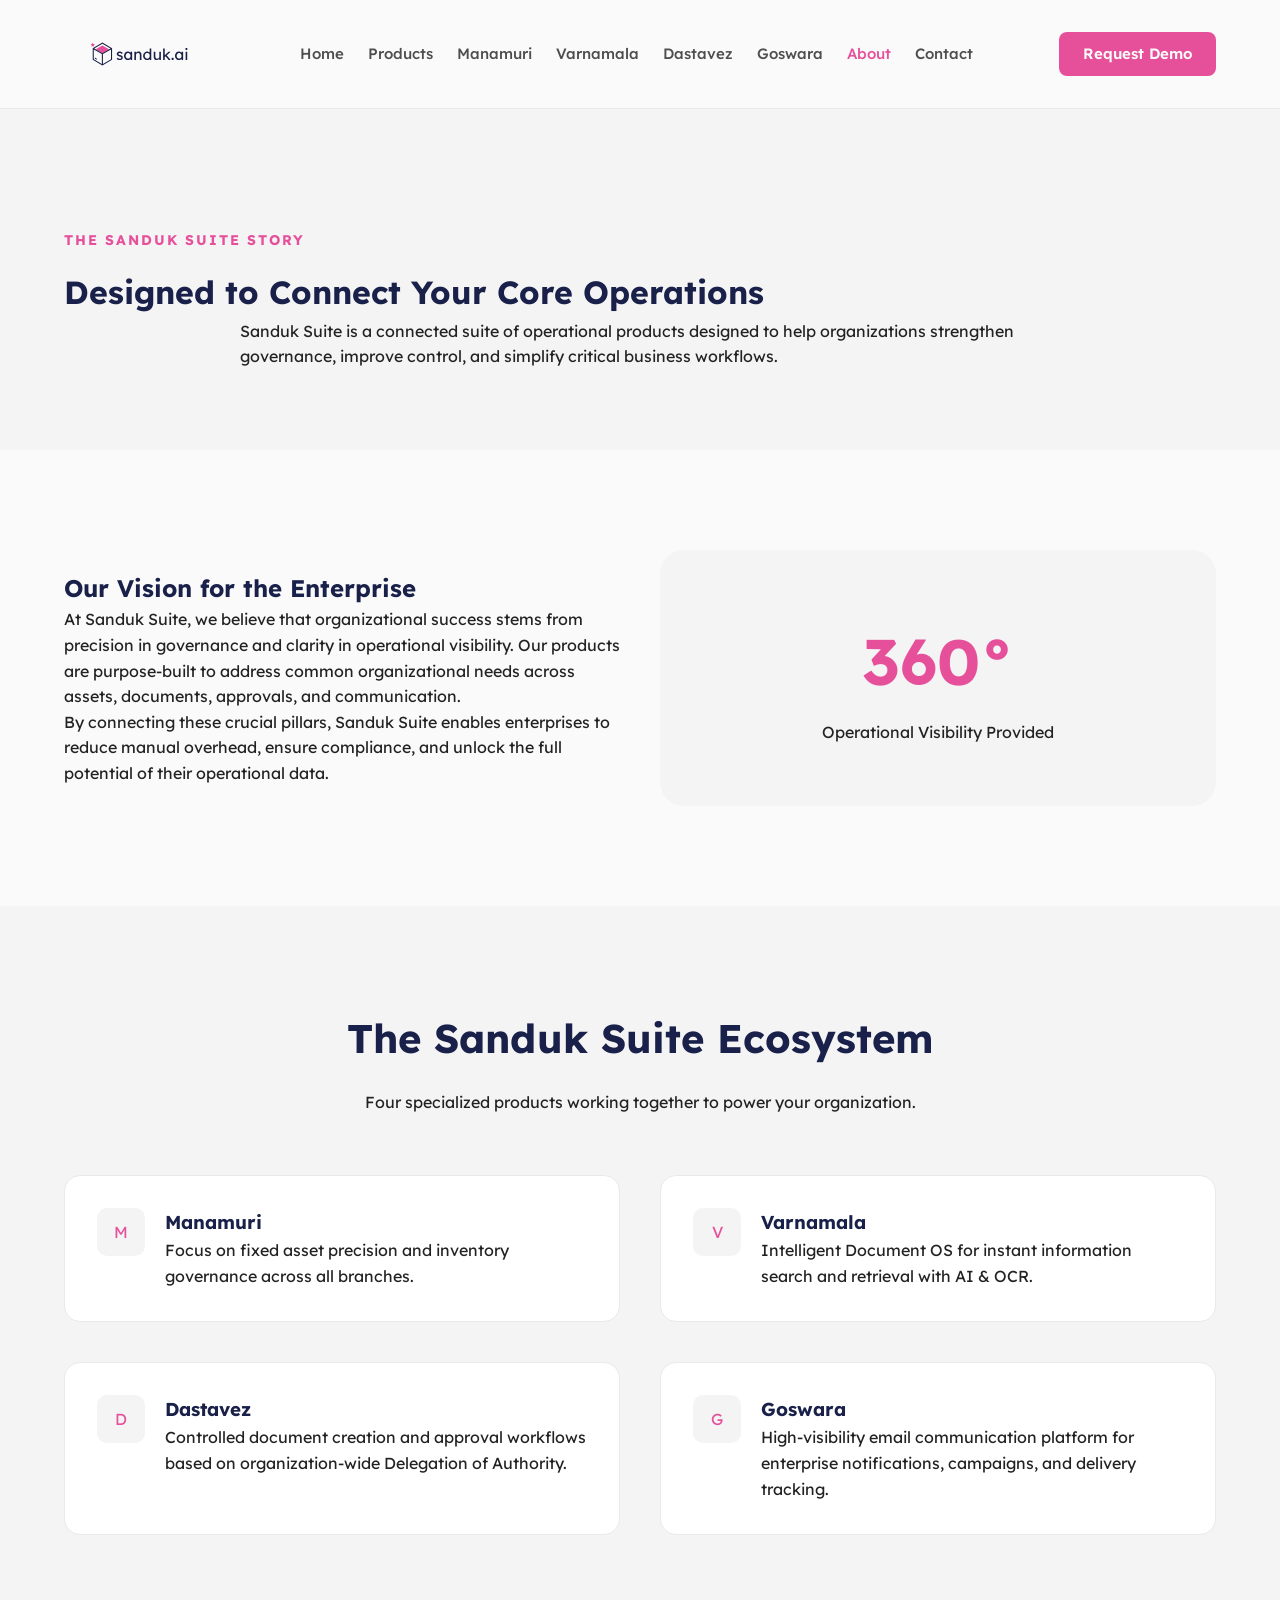
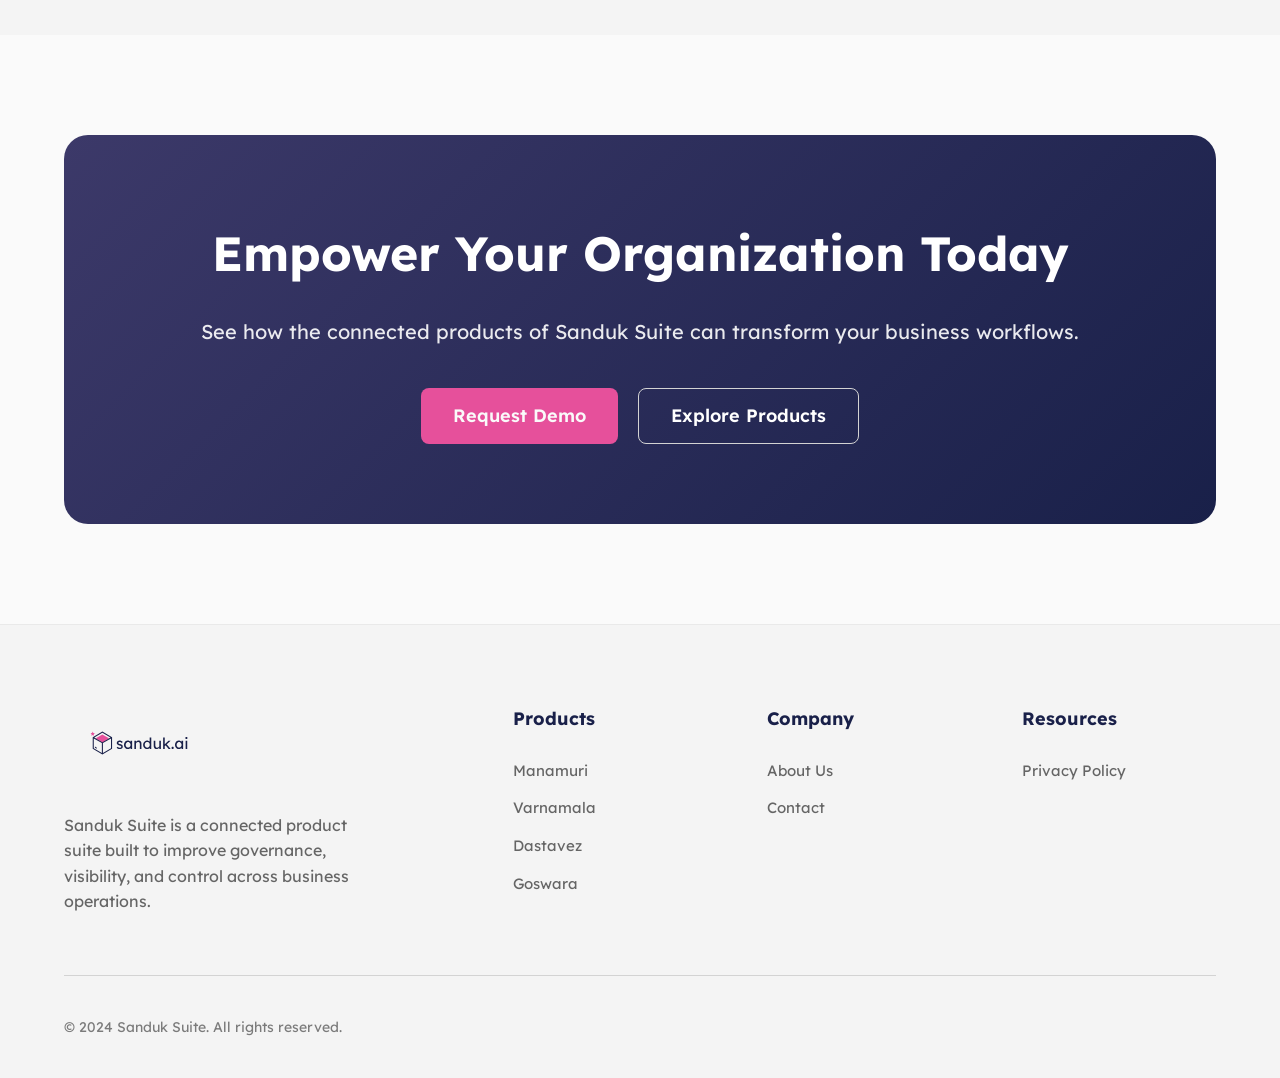
==== about.html @ 041e4e64 "Landing page v1" ====
<!DOCTYPE html>
<html lang="en">
<head>
    <meta charset="UTF-8">
    <meta name="viewport" content="width=device-width, initial-scale=1.0">
    <title>About Sanduk Suite | Enterprise Governance & Operations</title>
    <link rel="icon" type="image/png" href="images/Favicon_sanduk.png">
    <link rel="stylesheet" href="style.css">
</head>
<body>
    <!-- Navbar -->
    <nav class="navbar">
        <div class="container">
            <a href="index.html" class="navbar-brand"><img src="images/sanduk_new_logo.svg" alt="Sanduk Suite Logo"></a>
            <div class="navbar-nav">
                <a href="index.html">Home</a>
                <a href="products.html">Products</a>
                <a href="manamuri.html">Manamuri</a>
                <a href="varnamala.html">Varnamala</a>
                <a href="dastavez.html">Dastavez</a>
                <a href="goswara.html">Goswara</a>
                <a href="about.html" class="active">About</a>
                <a href="contact.html">Contact</a>
            </div>
            <a href="contact.html" class="btn btn-primary">Request Demo</a>
        </div>
    </nav>

    <!-- Page Hero -->
    <header class="section-gray" style="padding: 120px 0 80px;">
        <div class="container text-center">
            <span class="eyebrow">The Sanduk Suite Story</span>
            <h1>Designed to Connect Your Core Operations</h1>
            <p style="max-width: 800px; margin: 0 auto;">Sanduk Suite is a connected suite of operational products designed to help organizations strengthen governance, improve control, and simplify critical business workflows.</p>
        </div>
    </header>

    <!-- About Sanduk Suite Content -->
    <section class="section-light">
        <div class="container">
            <div class="grid-2" style="align-items: center;">
                <div class="content-box">
                    <h2>Our Vision for the Enterprise</h2>
                    <p>At Sanduk Suite, we believe that organizational success stems from precision in governance and clarity in operational visibility. Our products are purpose-built to address common organizational needs across assets, documents, approvals, and communication.</p>
                    <p>By connecting these crucial pillars, Sanduk Suite enables enterprises to reduce manual overhead, ensure compliance, and unlock the full potential of their operational data.</p>
                </div>
                <div style="background: var(--surface-25); border-radius: 24px; padding: 60px; text-align: center;">
                    <div style="font-size: 64px; font-weight: 700; color: var(--primary-500); margin-bottom: 8px;">360&deg;</div>
                    <p>Operational Visibility Provided</p>
                </div>
            </div>
        </div>
    </section>

    <!-- Product Ecosystem Explanation -->
    <section class="section-gray">
        <div class="container">
            <div class="section-header text-center">
                <h2>The Sanduk Suite Ecosystem</h2>
                <p>Four specialized products working together to power your organization.</p>
            </div>
            <div class="grid-2">
                <!-- Product list -->
                <div class="feature-item" style="padding: 32px;">
                    <div class="icon">M</div>
                    <div class="content">
                        <h3>Manamuri</h3>
                        <p>Focus on fixed asset precision and inventory governance across all branches.</p>
                    </div>
                </div>
                <div class="feature-item" style="padding: 32px;">
                    <div class="icon">V</div>
                    <div class="content">
                        <h3>Varnamala</h3>
                        <p>Intelligent Document OS for instant information search and retrieval with AI & OCR.</p>
                    </div>
                </div>
                <div class="feature-item" style="padding: 32px;">
                    <div class="icon">D</div>
                    <div class="content">
                        <h3>Dastavez</h3>
                        <p>Controlled document creation and approval workflows based on organization-wide Delegation of Authority.</p>
                    </div>
                </div>
                <div class="feature-item" style="padding: 32px;">
                    <div class="icon">G</div>
                    <div class="content">
                        <h3>Goswara</h3>
                        <p>High-visibility email communication platform for enterprise notifications, campaigns, and delivery tracking.</p>
                    </div>
                </div>
            </div>
        </div>
    </section>

    <!-- Final CTA -->
    <section class="section-light">
        <div class="container">
            <div class="cta-banner" style="background: linear-gradient(135deg, var(--secondary-700) 0%, var(--secondary-900) 100%);">
                <h2>Empower Your Organization Today</h2>
                <p>See how the connected products of Sanduk Suite can transform your business workflows.</p>
                <div class="button-group">
                    <a href="contact.html" class="btn btn-primary btn-lg">Request Demo</a>
                    <a href="products.html" class="btn btn-secondary btn-lg" style="background: transparent; color: white;">Explore Products</a>
                </div>
            </div>
        </div>
    </section>

    <!-- Footer -->
    <footer>
        <div class="container">
            <div class="footer-grid">
                <div class="footer-brand">
                    <img src="images/sanduk_new_logo.svg" alt="Sanduk Suite Logo">
                    <p>Sanduk Suite is a connected product suite built to improve governance, visibility, and control across business operations.</p>
                </div>
                <div class="footer-links">
                    <h4>Products</h4>
                    <ul>
                        <li><a href="manamuri.html">Manamuri</a></li>
                        <li><a href="varnamala.html">Varnamala</a></li>
                        <li><a href="dastavez.html">Dastavez</a></li>
                        <li><a href="goswara.html">Goswara</a></li>
                    </ul>
                </div>
                <div class="footer-links">
                    <h4>Company</h4>
                    <ul>
                        <li><a href="about.html">About Us</a></li>
                        <li><a href="contact.html">Contact</a></li>
                    </ul>
                </div>
                <div class="footer-links">
                    <h4>Resources</h4>
                    <ul>
                        <li><a href="#">Privacy Policy</a></li>
                    </ul>
                </div>
            </div>
            <div class="footer-bottom">
                <p>&copy; 2024 Sanduk Suite. All rights reserved.</p>
            </div>
        </div>
    </footer>
</body>
</html>
---- style.css ----
@import url('https://fonts.googleapis.com/css2?family=Lexend+Deca:wght@300;400;500;600;700&display=swap');

:root {
  /* Surface Colors */
  --surface-10: #FAFAFA;
  --surface-25: #F4F4F4;
  --surface-50: #E9E9E9;
  --surface-100: #D3D3D3;
  --surface-200: #BDBDBD;
  --surface-300: #A7A7A7;
  --surface-400: #919191;
  --surface-500: #7B7B7B;
  --surface-600: #656565;
  --surface-700: #4E4E4E;
  --surface-800: #383838;
  --surface-900: #222222;

  /* Primary Colors (Magenta/Pink) */
  --primary-50: #FCEDF5;
  --primary-100: #FADCEB;
  --primary-300: #F096C3;
  --primary-500: #E6509B;
  --primary-700: #983E6B;
  --primary-900: #492B3A;

  /* Secondary Colors (Purple/Blue) */
  --secondary-50: #F5F3F8;
  --secondary-100: #DBD8E8;
  --secondary-300: #8D83B5;
  --secondary-500: #7164A3;
  --secondary-700: #3C3969;
  --secondary-900: #192049;

  /* Error Colors */
  --error-50: #FFEAF0;
  --error-100: #FFD5E1;
  --error-300: #FF729C;
  --error-500: #FF155A;
  --error-700: #A7294E;
  --error-900: #4E2431;

  /* Success Colors */
  --success-50: #EDF5E6;
  --success-100: #DAEBCD;
  --success-300: #91C36A;
  --success-500: #489B06;
  --success-700: #396B11;
  --success-900: #2A3A1C;

  /* Warning Colors */
  --warning-50: #FBF5E5;
  --warning-100: #F6EACC;
  --warning-300: #E3C166;
  --warning-500: #D09800;
  --warning-700: #8A690E;
  --warning-900: #453A1B;

  /* Typography */
  --font-heading: "Lexend Deca", sans-serif;
  --font-body: "Lexend Deca", sans-serif;

  --base-transition: all 0.3s cubic-bezier(0.4, 0, 0.2, 1);
  --shadow-sm: 0 4px 12px rgba(25, 32, 73, 0.05);
  --shadow-md: 0 15px 35px rgba(25, 32, 73, 0.08);
  --shadow-lg: 0 20px 40px rgba(0, 0, 0, 0.1);
}

* {
  margin: 0;
  padding: 0;
  box-sizing: border-box;
}

body {
  font-family: var(--font-body);
  background-color: var(--surface-10);
  color: var(--surface-900);
  line-height: 1.6;
}

h1,
h2,
h3,
h4,
h5,
h6 {
  font-family: var(--font-heading);
  margin-top: 0;
  color: var(--secondary-900);
  font-weight: 700;
}

a {
  text-decoration: none;
  color: var(--primary-500);
  transition: var(--base-transition);
}

a:hover {
  color: var(--primary-700);
}

/* Container */
.container {
  max-width: 1200px;
  margin: 0 auto;
  padding: 0 24px;
}

/* Navbar */
.navbar {
  background: rgba(250, 250, 250, 0.9);
  backdrop-filter: blur(10px);
  position: sticky;
  top: 0;
  z-index: 1000;
  border-bottom: 1px solid var(--surface-50);
  padding: 16px 0;
}

.navbar .container {
  display: flex;
  justify-content: space-between;
  align-items: center;
}

.navbar-brand {
  display: flex;
  align-items: center;
}

.navbar-brand img {
  height: 76px;
  width: auto;
}

.navbar-nav {
  display: flex;
  gap: 24px;
  align-items: center;
}

.navbar-nav a {
  color: var(--surface-700);
  font-weight: 500;
  font-size: 15px;
}

.navbar-nav a:hover,
.navbar-nav a.active {
  color: var(--primary-500);
}

/* Button System */
.btn {
  display: inline-flex;
  align-items: center;
  justify-content: center;
  padding: 10px 24px;
  font-family: var(--font-heading);
  font-weight: 600;
  border-radius: 8px;
  transition: var(--base-transition);
  cursor: pointer;
  border: none;
  font-size: 15px;
  height: 44px;
}

.btn-primary {
  background: var(--primary-500);
  color: var(--surface-10);
}

.btn-primary:hover {
  background: var(--primary-300);
  color: var(--surface-10);
  transform: translateY(-2px);
  box-shadow: 0 8px 20px rgba(230, 80, 155, 0.3);
}

.btn-secondary {
  background: var(--surface-10);
  color: var(--secondary-900);
  border: 1px solid var(--surface-100);
}

.btn-secondary:hover {
  background: var(--surface-25);
  transform: translateY(-2px);
  border-color: var(--primary-500);
}

.btn-lg {
  padding: 14px 32px;
  font-size: 18px;
  height: 56px;
}

/* Hero Section */
.hero {
  padding: 100px 0 120px;
  overflow: hidden;
  position: relative;
}

.hero-content {
  max-width: 800px;
  margin: 0 auto;
  text-align: center;
}

.eyebrow {
  color: var(--primary-500);
  text-transform: uppercase;
  font-weight: 700;
  letter-spacing: 2px;
  font-size: 14px;
  display: block;
  margin-bottom: 16px;
}

.hero h1 {
  font-size: 64px;
  line-height: 1.1;
  margin-bottom: 24px;
  background: linear-gradient(135deg, var(--secondary-900) 0%, var(--primary-700) 100%);
  -webkit-background-clip: text;
  background-clip: text;
  -webkit-text-fill-color: transparent;
}

.hero p {
  font-size: 20px;
  color: var(--surface-600);
  max-width: 700px;
  margin: 0 auto 40px;
}

.button-group {
  display: flex;
  gap: 20px;
  justify-content: center;
}

/* Floating Cards in Hero */
.floating-cards-container {
  position: relative;
  height: 600px;
  margin-top: 40px;
  display: flex;
  justify-content: center;
  align-items: flex-end;
}

.hero-main-photo {
  max-width: 500px;
  width: 100%;
  height: auto;
  z-index: 1;
  display: block;
}

.floating-card {
  position: absolute;
  background: white;
  padding: 16px 24px;
  border-radius: 12px;
  box-shadow: 0 10px 30px rgba(0, 0, 0, 0.1);
  width: 280px;
  transition: var(--base-transition);
  border: 1px solid var(--surface-50);
  z-index: 2;
  display: flex;
  align-items: center;
  gap: 12px;
}

.floating-card:hover {
  transform: translateY(-5px) scale(1.02);
  box-shadow: var(--shadow-lg);
}

.floating-card h4 {
  margin-bottom: 4px;
  display: flex;
  align-items: center;
  gap: 8px;
  font-size: 16px;
  white-space: nowrap;
}

.floating-card p {
  font-size: 12px;
  color: var(--surface-600);
  margin: 0 !important;
  line-height: 1.2;
}

.floating-card .icon {
  width: 40px;
  height: 40px;
  flex-shrink: 0;
  border-radius: 8px;
  background: var(--primary-50);
  display: flex;
  align-items: center;
  justify-content: center;
}

.floating-card .icon svg {
  width: 20px;
  height: 20px;
  color: var(--primary-500);
}

/* Specific Positions based on the screenshot style */
.card-1 {
  top: 10%;
  right: 10%;
}

/* Top Right */
.card-2 {
  top: 40%;
  left: 5%;
}

/* Mid Left */
.card-3 {
  bottom: 20%;
  right: 5%;
}

/* Bottom Right */
.card-4 {
  bottom: 5%;
  left: 15%;
}

/* Bottom Left */

/* Sections */
section {
  padding: 100px 0;
}

.section-header {
  text-align: center;
  max-width: 700px;
  margin: 0 auto 60px;
}

.section-header h2 {
  font-size: 40px;
  margin-bottom: 20px;
}

.section-gray {
  background: var(--surface-25);
}

.section-dark {
  background: var(--secondary-900);
  color: var(--surface-10);
}

.section-dark h2,
.section-dark h3,
.section-dark p {
  color: var(--surface-10);
}

/* Grid Layouts */
.grid-2 {
  display: grid;
  grid-template-columns: repeat(2, 1fr);
  gap: 40px;
}

.grid-3 {
  display: grid;
  grid-template-columns: repeat(3, 1fr);
  gap: 32px;
}

.grid-4 {
  display: grid;
  grid-template-columns: repeat(4, 1fr);
  gap: 24px;
}

/* Product Card */
.product-card {
  background: white;
  border-radius: 20px;
  padding: 40px;
  border: 1px solid var(--surface-50);
  transition: var(--base-transition);
  display: flex;
  flex-direction: column;
  height: 100%;
}

.product-card:hover {
  transform: translateY(-8px);
  box-shadow: var(--shadow-md);
  border-color: var(--primary-100);
}

.product-card .icon {
  width: 60px;
  height: 60px;
  background: var(--secondary-50);
  border-radius: 12px;
  display: flex;
  align-items: center;
  justify-content: center;
  margin-bottom: 24px;
}

.product-card .icon svg {
  width: 30px;
  height: 30px;
  color: var(--secondary-500);
}

.product-card h3 {
  font-size: 24px;
  margin-bottom: 16px;
}

.product-card p {
  color: var(--surface-600);
  margin-bottom: 24px;
  flex-grow: 1;
}

.product-card .learn-more {
  font-weight: 600;
  display: flex;
  align-items: center;
  gap: 8px;
  color: var(--primary-500);
}

/* Why Sanduk Cards */
.value-card {
  text-align: center;
  padding: 30px;
}

.value-card .icon {
  width: 64px;
  height: 64px;
  background: var(--primary-50);
  border-radius: 50%;
  display: flex;
  align-items: center;
  justify-content: center;
  margin: 0 auto 20px;
}

.value-card .icon svg {
  width: 32px;
  height: 32px;
  color: var(--primary-500);
}

/* CTA Section */
.cta-banner {
  background: linear-gradient(135deg, var(--secondary-900) 0%, var(--secondary-700) 100%);
  border-radius: 24px;
  padding: 80px 40px;
  text-align: center;
  color: white;
}

.cta-banner h2 {
  color: white;
  font-size: 48px;
  margin-bottom: 24px;
}

.cta-banner p {
  font-size: 20px;
  margin-bottom: 40px;
  opacity: 0.9;
}

/* Detail Pages Hero */
.detail-hero {
  padding: 120px 0 80px;
  background: var(--secondary-50);
}

.detail-hero .container {
  display: flex;
  align-items: center;
  gap: 80px;
}

.detail-hero-content {
  flex: 1;
}

.detail-hero-content h1 {
  font-size: 52px;
  margin-bottom: 24px;
}

.detail-hero-content p {
  font-size: 20px;
  color: var(--surface-700);
  margin-bottom: 32px;
}

.detail-hero-image {
  flex: 1;
  background: white;
  border-radius: 20px;
  box-shadow: var(--shadow-lg);
  padding: 20px;
  overflow: hidden;
}

.detail-hero-image img {
  width: 100%;
  height: auto;
  border-radius: 12px;
}

/* Feature Blocks */
.feature-list-grid {
  display: grid;
  grid-template-columns: repeat(auto-fill, minmax(300px, 1fr));
  gap: 32px;
  margin-top: 40px;
}

.feature-item {
  display: flex;
  gap: 20px;
  background: white;
  padding: 24px;
  border-radius: 16px;
  border: 1px solid var(--surface-50);
}

.feature-item .icon {
  flex-shrink: 0;
  width: 48px;
  height: 48px;
  background: var(--surface-25);
  border-radius: 10px;
  display: flex;
  align-items: center;
  justify-content: center;
  color: var(--primary-500);
}

/* Workflow Section */
.workflow-flex {
  display: flex;
  justify-content: space-between;
  gap: 20px;
}

.workflow-step {
  flex: 1;
  text-align: center;
}

.step-num {
  width: 40px;
  height: 40px;
  background: var(--primary-500);
  color: white;
  border-radius: 50%;
  display: flex;
  align-items: center;
  justify-content: center;
  margin: 0 auto 16px;
  font-weight: 700;
}

/* Footer */
footer {
  background: var(--surface-25);
  padding: 80px 0 40px;
  border-top: 1px solid var(--surface-50);
}

.footer-grid {
  display: grid;
  grid-template-columns: 2fr 1fr 1fr 1fr;
  gap: 60px;
  margin-bottom: 60px;
}

.footer-brand img {
  height: 76px;
  width: auto;
  margin-bottom: 24px;
}

.footer-brand p {
  color: var(--surface-600);
  max-width: 300px;
}

.footer-links h4 {
  font-size: 18px;
  margin-bottom: 24px;
}

.footer-links ul {
  list-style: none;
}

.footer-links li {
  margin-bottom: 12px;
}

.footer-links a {
  color: var(--surface-600);
  font-size: 15px;
}

.footer-links a:hover {
  color: var(--primary-500);
}

.footer-bottom {
  border-top: 1px solid var(--surface-100);
  padding-top: 40px;
  display: flex;
  justify-content: space-between;
  align-items: center;
  color: var(--surface-500);
  font-size: 14px;
}

/* Contact Form */
.contact-layout {
  display: grid;
  grid-template-columns: 1fr 1.5fr;
  gap: 80px;
}

.contact-info-box {
  background: var(--secondary-900);
  color: white;
  padding: 60px;
  border-radius: 24px;
}

.contact-info-box h3 {
  color: white;
  margin-bottom: 32px;
}

.info-item {
  display: flex;
  gap: 20px;
  margin-bottom: 32px;
}

.info-item .icon {
  width: 44px;
  height: 44px;
  background: rgba(255, 255, 255, 0.1);
  border-radius: 8px;
  display: flex;
  align-items: center;
  justify-content: center;
}

.form-group {
  margin-bottom: 24px;
}

.form-group label {
  display: block;
  font-weight: 600;
  margin-bottom: 8px;
}

.form-control {
  width: 100%;
  padding: 14px 18px;
  border: 1px solid var(--surface-200);
  border-radius: 10px;
  font-family: inherit;
  font-size: 16px;
  transition: var(--base-transition);
}

.form-control:focus {
  outline: none;
  border-color: var(--primary-500);
  box-shadow: 0 0 0 4px rgba(230, 80, 155, 0.1);
}

/* Icons Replacement for text-based fallback */
.icon-svg {
  width: 24px;
  height: 24px;
  fill: currentColor;
}

/* Responsive */
@media (max-width: 1024px) {
  .hero h1 {
    font-size: 52px;
  }

  .detail-hero .container {
    flex-direction: column;
    text-align: center;
  }

  .grid-3 {
    grid-template-columns: repeat(2, 1fr);
  }

  .floating-cards-container {
    height: 300px;
  }

  .floating-card {
    width: 220px;
  }
}

@media (max-width: 768px) {
  .hero h1 {
    font-size: 40px;
  }

  .grid-2,
  .grid-3,
  .grid-4,
  .contact-layout {
    grid-template-columns: 1fr;
  }

  .navbar-nav {
    display: none;
  }

  .footer-grid {
    grid-template-columns: 1fr 1fr;
  }

  .floating-cards-container {
    display: none;
  }

  .button-group {
    flex-direction: column;
  }
}
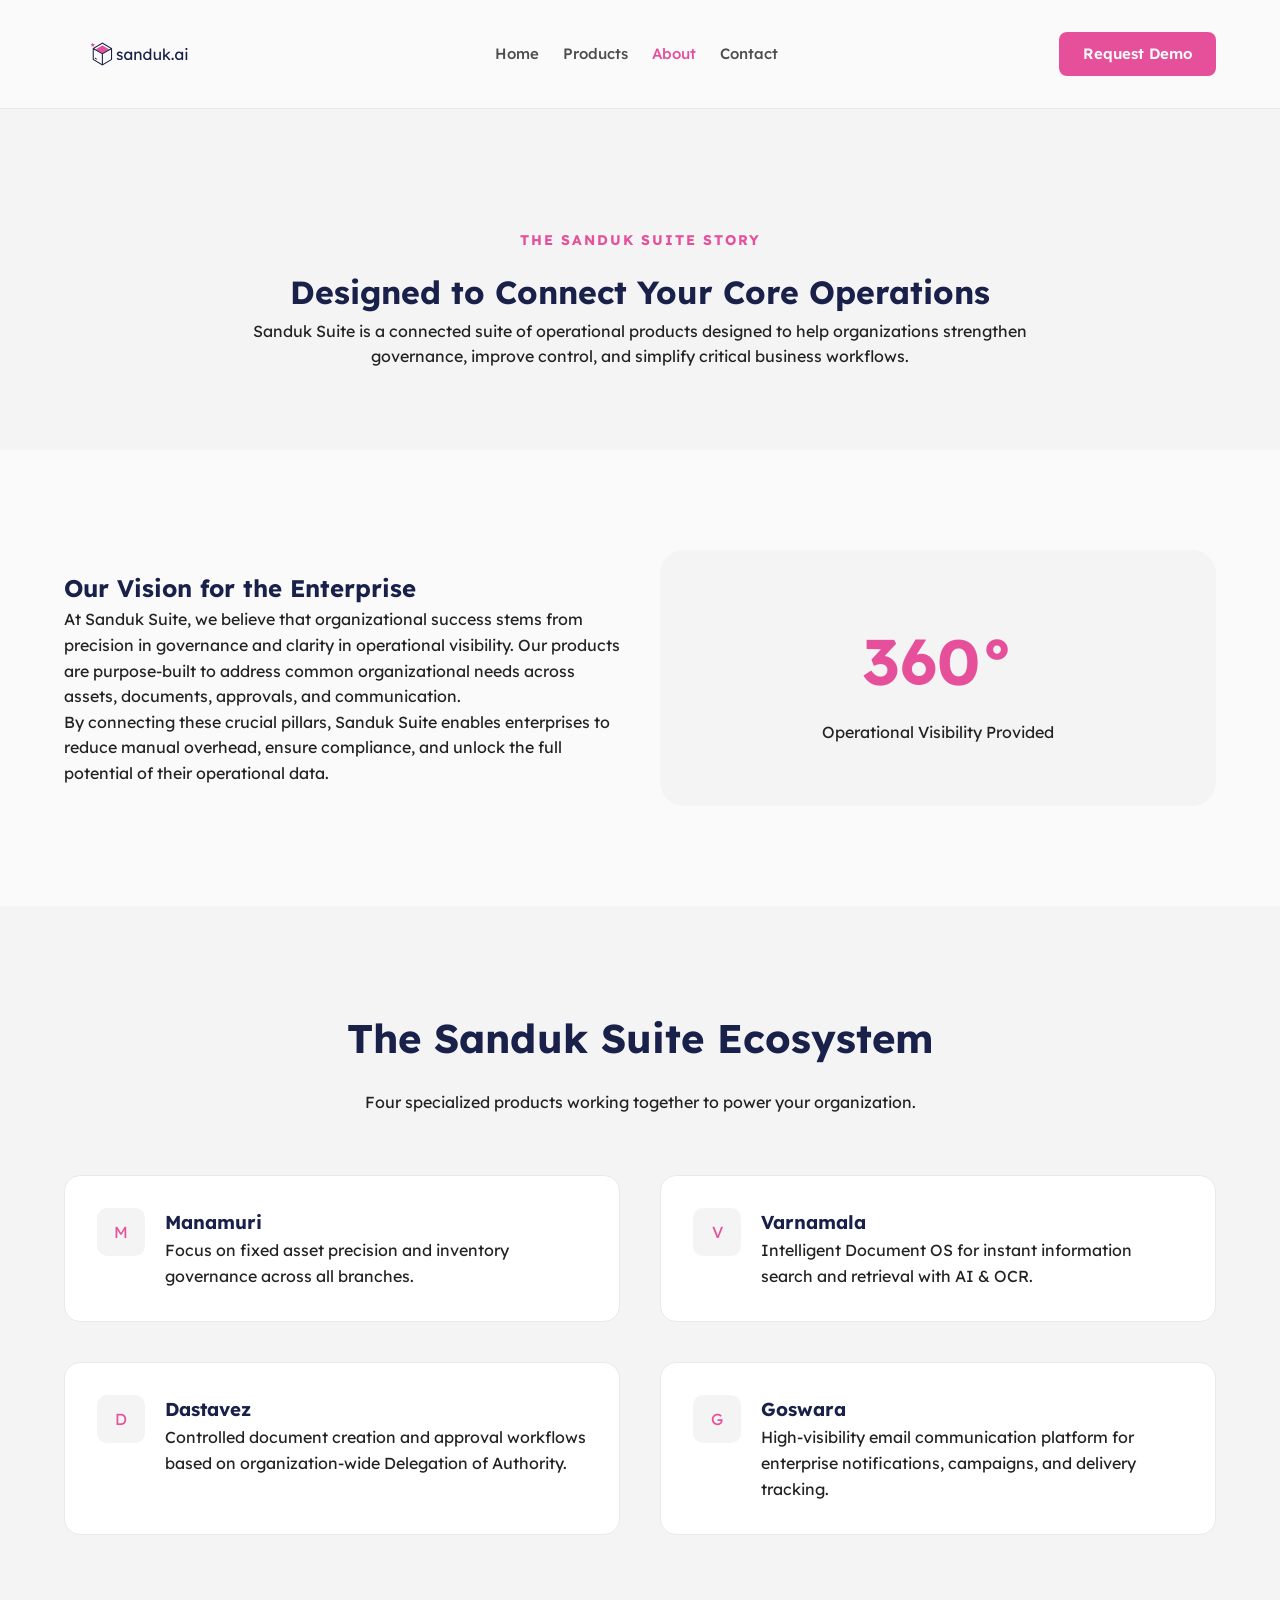
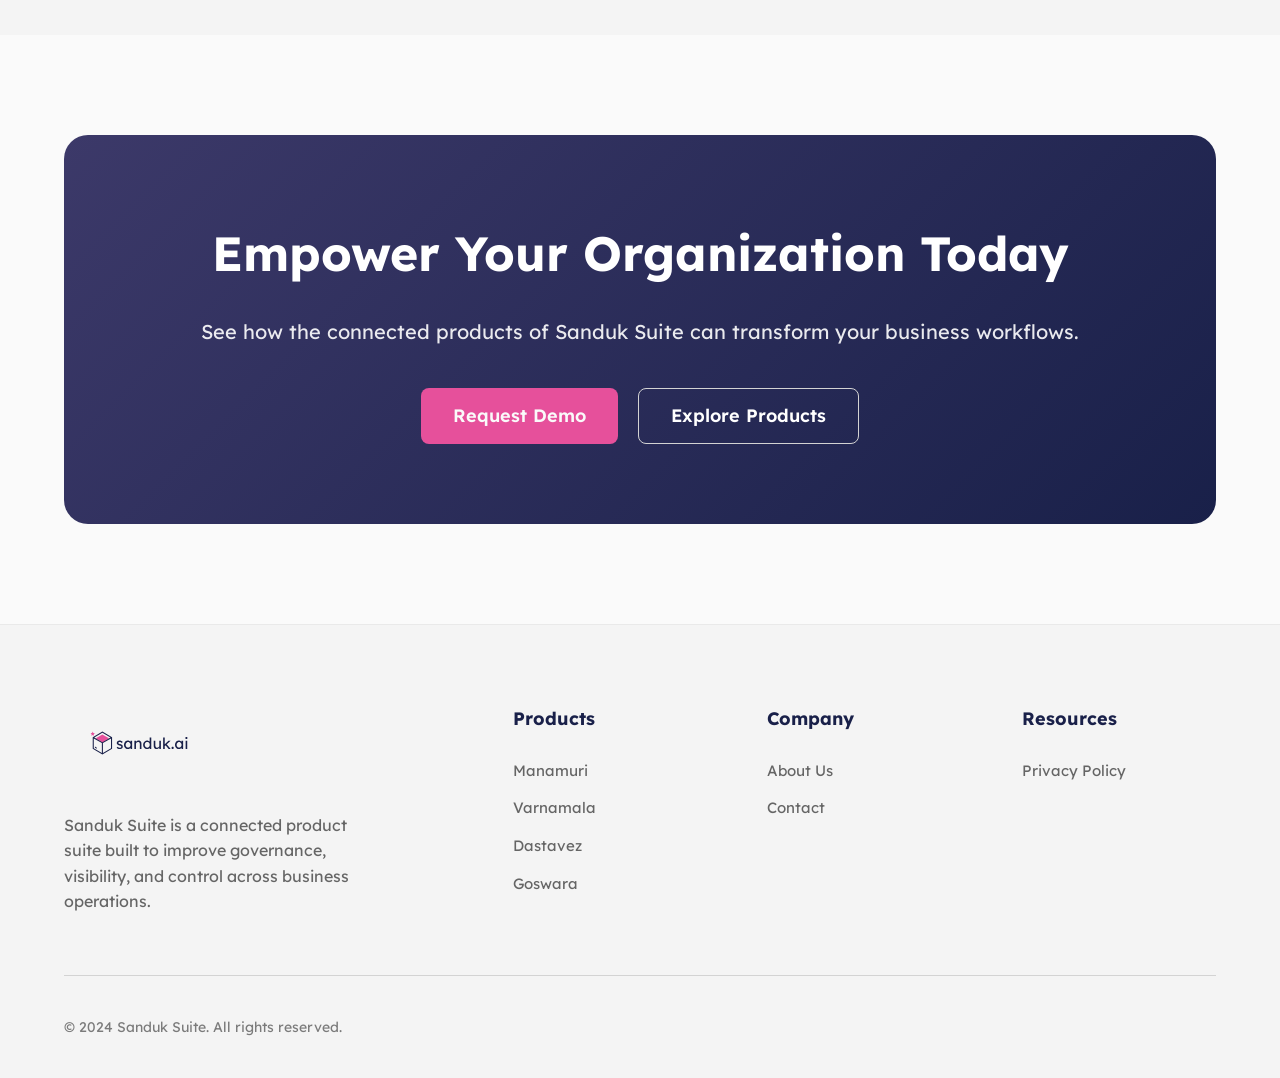
==== commit f17ee7d9: "Changes to contact pages and other pages text alignment" ====
--- a/about.html
+++ b/about.html
@@ -15,10 +15,6 @@
             <div class="navbar-nav">
                 <a href="index.html">Home</a>
                 <a href="products.html">Products</a>
-                <a href="manamuri.html">Manamuri</a>
-                <a href="varnamala.html">Varnamala</a>
-                <a href="dastavez.html">Dastavez</a>
-                <a href="goswara.html">Goswara</a>
                 <a href="about.html" class="active">About</a>
                 <a href="contact.html">Contact</a>
             </div>
--- a/style.css
+++ b/style.css
@@ -100,6 +100,11 @@
   color: var(--primary-700);
 }
 
+/* Utilities */
+.text-center {
+  text-align: center;
+}
+
 /* Container */
 .container {
   max-width: 1200px;
@@ -502,6 +507,7 @@
 
 .detail-hero-content {
   flex: 1;
+  text-align: center;
 }
 
 .detail-hero-content h1 {
